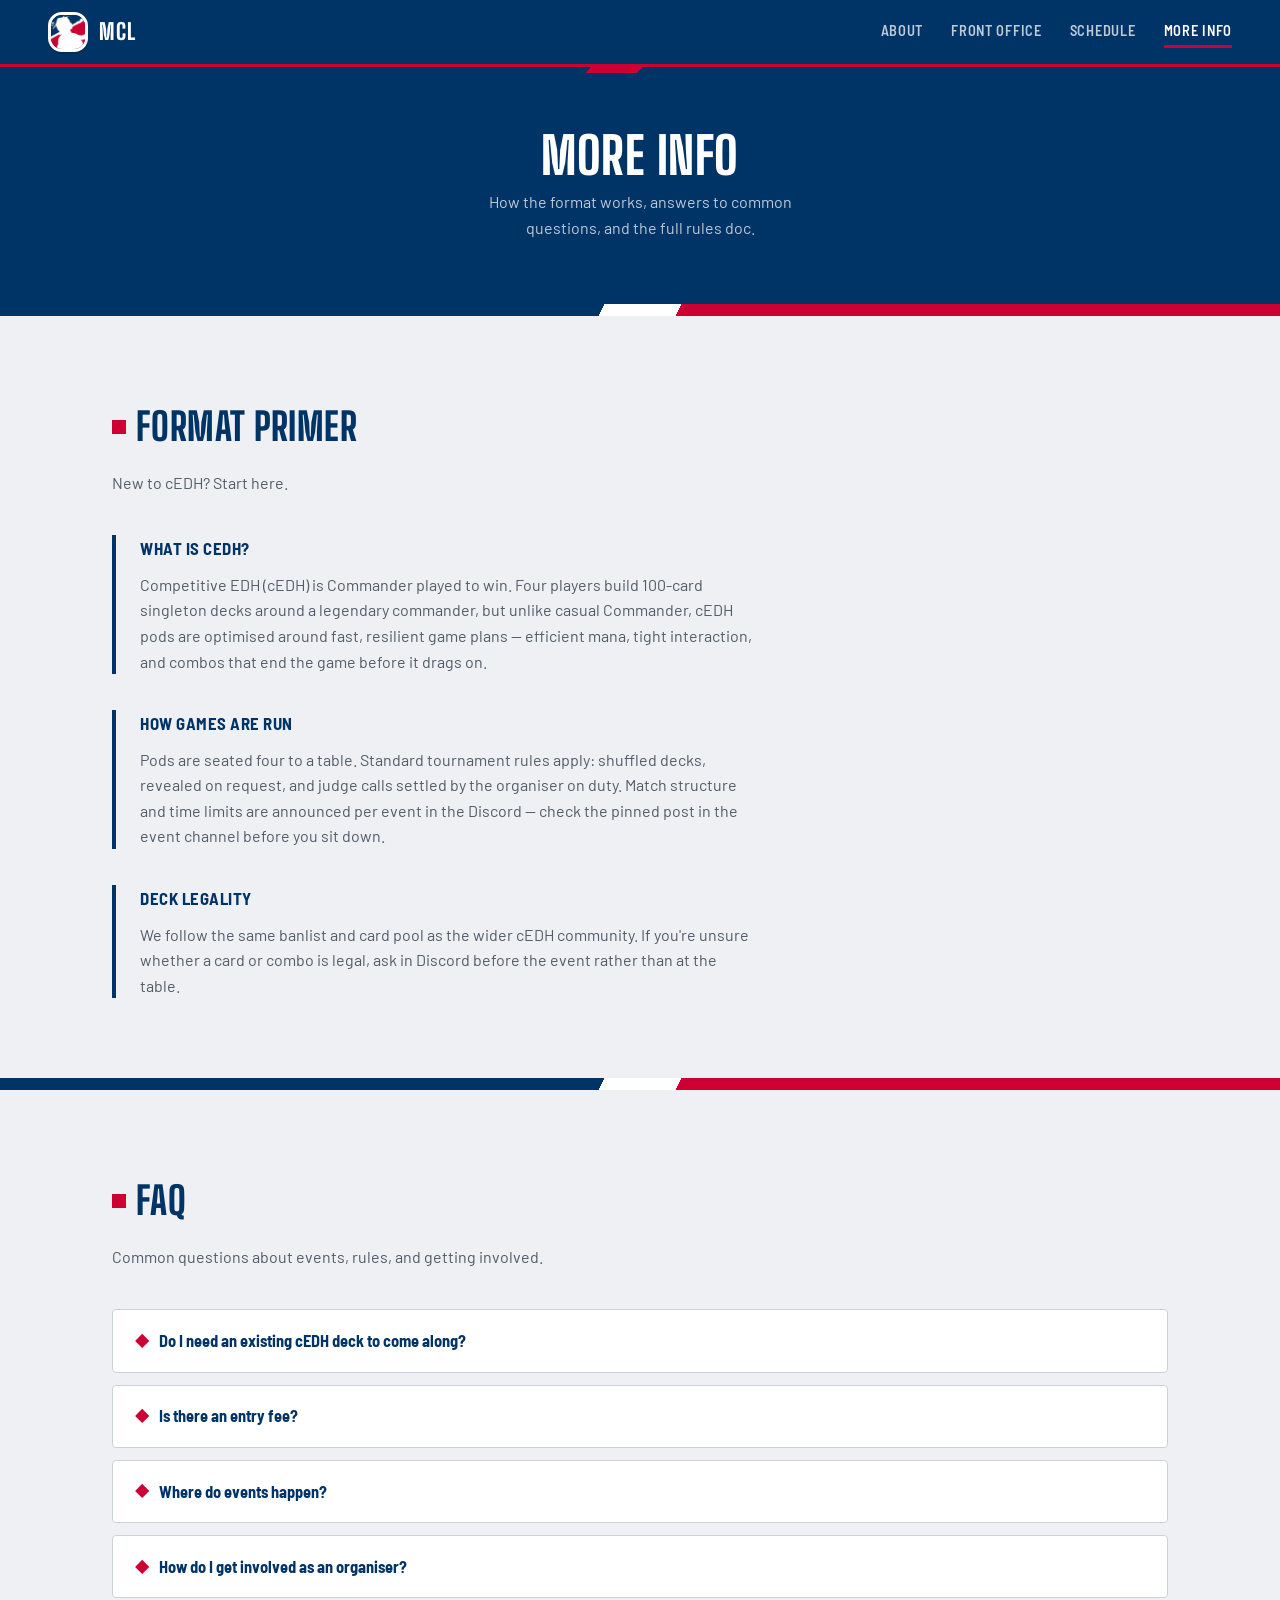
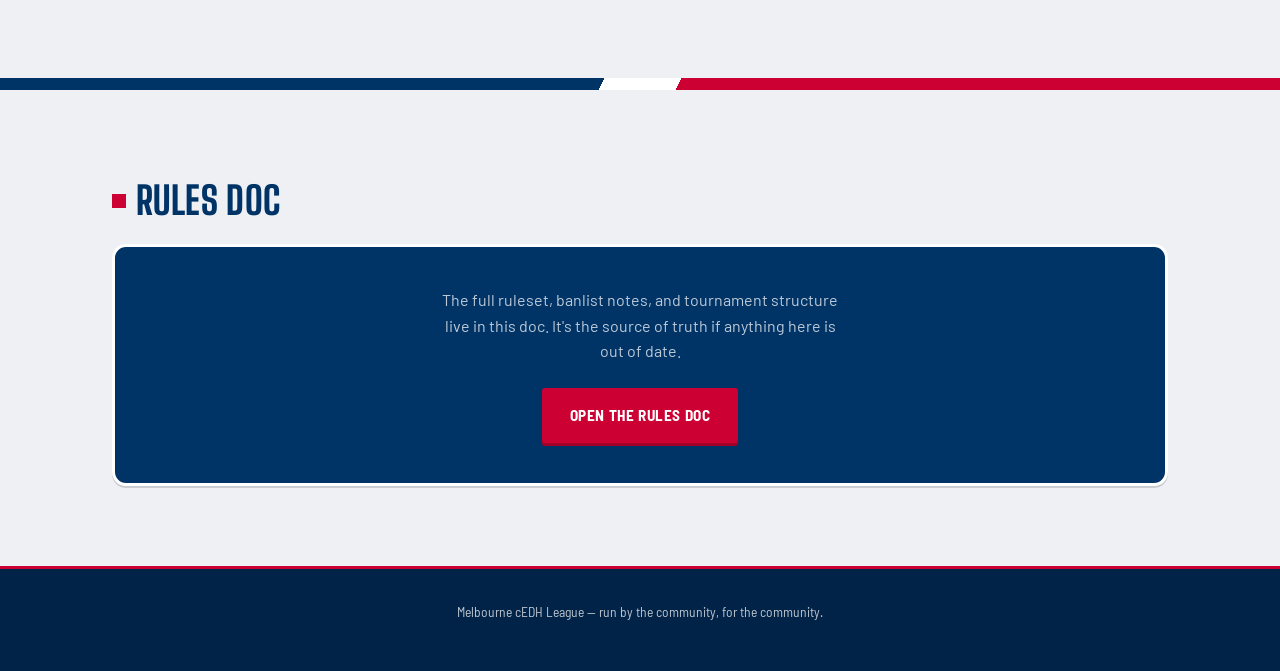
==== info.html @ 37b0671e "Redesign site with MLB-style branding, add More Info page Replace the neon-poster look with a navy/r" ====
<!doctype html>
<html lang="en">
<head>
  <meta charset="UTF-8" />
  <meta name="viewport" content="width=device-width, initial-scale=1" />
  <title>More Info — Melbourne cEDH League</title>
  <meta name="description" content="Format primer, FAQ, and rules doc for Melbourne cEDH League." />

  <link rel="icon" href="assets/favicon.svg" type="image/svg+xml" />

  <link rel="preconnect" href="https://fonts.googleapis.com" />
  <link rel="preconnect" href="https://fonts.gstatic.com" crossorigin />
  <link href="https://fonts.googleapis.com/css2?family=Big+Shoulders+Display:wght@700;800&family=Barlow:wght@400;500;600&family=Barlow+Semi+Condensed:wght@600;700&display=swap" rel="stylesheet" />

  <link rel="stylesheet" href="css/style.css" />
</head>
<body>
  <header class="site-header">
    <a class="brand" href="index.html#top" aria-label="Melbourne cEDH League — home">
      <span class="brand-patch patch-frame" aria-hidden="true"><img src="logo.png" alt="" /></span>
      <span class="brand-text" aria-hidden="true">MCL</span>
    </a>
    <nav class="site-nav">
      <a href="index.html#about">About</a>
      <a href="index.html#organisers">Front Office</a>
      <a href="index.html#events">Schedule</a>
      <a href="info.html" aria-current="page">More Info</a>
    </nav>
  </header>

  <main id="top">
    <section class="page-hero">
      <h1 class="nameplate">More Info</h1>
      <p>How the format works, answers to common questions, and the full rules doc.</p>
    </section>

    <div class="diagonal-rule" aria-hidden="true"></div>

    <section id="primer" class="section">
      <h2 class="section-title">Format Primer</h2>
      <p class="section-lede">New to cEDH? Start here.</p>
      <div id="primer-content" class="primer-grid">
        <p class="loading">Loading…</p>
      </div>
    </section>

    <div class="diagonal-rule" aria-hidden="true"></div>

    <section id="faq" class="section">
      <h2 class="section-title">FAQ</h2>
      <p class="section-lede">Common questions about events, rules, and getting involved.</p>
      <div id="faq-list" class="faq-list">
        <p class="loading">Loading…</p>
      </div>
    </section>

    <div class="diagonal-rule" aria-hidden="true"></div>

    <section id="doc" class="section">
      <h2 class="section-title">Rules Doc</h2>
      <div id="doc-content">
        <p class="loading">Loading…</p>
      </div>
    </section>
  </main>

  <footer class="site-footer">
    <p>Melbourne cEDH League — run by the community, for the community.</p>
  </footer>

  <script src="vendor/js-yaml.min.js"></script>
  <script src="js/main.js"></script>
</body>
</html>
---- css/style.css ----
/* ========================================================================
   Melbourne cEDH League — tokens
   Palette sampled directly from logo.png (navy / red / white split).
   ======================================================================== */

:root {
  --navy: #003366;
  --navy-deep: #002347;
  --red: #cc0033;
  --red-deep: #a3002a;
  --chalk: #ffffff;
  --paper: #eef0f4;
  --ink: #14181f;
  --ink-dim: #525b68;
  --rule: #cbd2dc;
  --on-navy-dim: rgba(255, 255, 255, 0.74);

  --font-display: "Big Shoulders Display", system-ui, sans-serif;
  --font-body: "Barlow", system-ui, sans-serif;
  --font-utility: "Barlow Semi Condensed", system-ui, sans-serif;

  --max-w: 72rem;
  --edge: clamp(1.25rem, 4vw, 3rem);
  --radius: 14px;
}

/* ========================================================================
   Reset
   ======================================================================== */

*, *::before, *::after { box-sizing: border-box; }
html { color-scheme: light; }

body {
  margin: 0;
  background: var(--paper);
  color: var(--ink);
  font-family: var(--font-body);
  font-size: 1rem;
  line-height: 1.6;
  -webkit-font-smoothing: antialiased;
}

h1, h2, h3, p, ul { margin: 0; }
ul { padding: 0; list-style: none; }
a { color: inherit; }
img { max-width: 100%; display: block; }

a:focus-visible,
button:focus-visible,
summary:focus-visible {
  outline: 3px solid var(--red);
  outline-offset: 3px;
}

@media (prefers-reduced-motion: reduce) {
  *, *::before, *::after {
    animation-duration: 0.001ms !important;
    animation-iteration-count: 1 !important;
    transition-duration: 0.001ms !important;
  }
}

/* ========================================================================
   Patch frame — the signature element: a rounded, keylined plaque, the way
   the logo's own rectangle would sit on a jersey sleeve. Used for the header
   lockup, the hero mark, roster monograms, and the More Info doc callout.
   ======================================================================== */

.patch-frame {
  display: block;
  border-radius: var(--radius);
  overflow: hidden;
  background: var(--navy);
  border: 3px solid var(--chalk);
  box-shadow: 0 2px 0 rgba(0, 0, 0, 0.15);
}

/* ========================================================================
   Header
   ======================================================================== */

.site-header {
  position: sticky;
  top: 0;
  z-index: 100;
  display: flex;
  align-items: center;
  justify-content: space-between;
  gap: 1rem;
  padding: 0.75rem var(--edge);
  background: var(--navy);
  border-bottom: 3px solid var(--red);
}

.brand {
  display: flex;
  align-items: center;
  gap: 0.7rem;
  text-decoration: none;
}

.brand-patch {
  width: 2.5rem;
  height: 2.5rem;
  flex: none;
}

.brand-patch img {
  width: 100%;
  height: 100%;
  object-fit: cover;
}

.brand-text {
  font-family: var(--font-display);
  font-weight: 800;
  text-transform: uppercase;
  letter-spacing: 0.06em;
  font-size: 1.4rem;
  line-height: 1;
  color: var(--chalk);
}

.site-nav {
  display: flex;
  gap: clamp(0.9rem, 3vw, 1.75rem);
  font-family: var(--font-utility);
  font-weight: 600;
  font-size: 0.9rem;
  text-transform: uppercase;
  letter-spacing: 0.05em;
}

.site-nav a {
  text-decoration: none;
  color: var(--on-navy-dim);
  position: relative;
  padding-bottom: 3px;
  transition: color 0.15s ease;
}

.site-nav a::after {
  content: "";
  position: absolute;
  left: 0;
  right: 100%;
  bottom: -3px;
  height: 3px;
  background: var(--red);
  transition: right 0.2s ease;
}

.site-nav a:hover,
.site-nav a:focus-visible,
.site-nav a[aria-current="page"] {
  color: var(--chalk);
}

.site-nav a:hover::after,
.site-nav a:focus-visible::after,
.site-nav a[aria-current="page"]::after {
  right: 0;
}

@media (max-width: 30rem) {
  .site-header {
    flex-wrap: wrap;
    row-gap: 0.6rem;
  }

  .site-nav {
    width: 100%;
    justify-content: center;
    gap: 0.6rem 1.1rem;
    font-size: 0.8rem;
  }

  .site-nav a {
    white-space: nowrap;
  }
}

/* ========================================================================
   Hero
   ======================================================================== */

.hero {
  padding: clamp(3rem, 9vw, 5.5rem) var(--edge) clamp(3.5rem, 9vw, 6rem);
  background:
    linear-gradient(135deg, var(--navy) 46%, var(--red) 46%, var(--red) 50%, var(--navy) 50%) top / 100% 6px no-repeat,
    var(--navy);
  text-align: center;
}

.hero-inner {
  max-width: 40rem;
  margin: 0 auto;
  display: flex;
  flex-direction: column;
  align-items: center;
}

.hero-patch {
  width: clamp(9rem, 28vw, 13rem);
  margin-bottom: 2rem;
}

.eyebrow {
  font-family: var(--font-utility);
  font-weight: 600;
  color: var(--red);
  background: var(--chalk);
  display: inline-block;
  padding: 0.3rem 0.9rem;
  letter-spacing: 0.1em;
  text-transform: uppercase;
  font-size: 0.8rem;
  margin-bottom: 1.25rem;
  border-radius: 2px;
}

h1.nameplate {
  font-family: var(--font-display);
  font-weight: 800;
  font-size: clamp(2.4rem, 8vw, 4.5rem);
  line-height: 0.98;
  letter-spacing: 0.01em;
  text-transform: uppercase;
  color: var(--chalk);
  margin: 0 0 1.25rem;
}

.hero-sub {
  font-size: clamp(1.05rem, 2vw, 1.2rem);
  color: var(--on-navy-dim);
  max-width: 38ch;
  margin-bottom: 2.25rem;
}

.hero-actions {
  display: flex;
  flex-wrap: wrap;
  justify-content: center;
  gap: 1rem;
}

/* ========================================================================
   Buttons
   ======================================================================== */

.btn {
  display: inline-flex;
  align-items: center;
  gap: 0.5rem;
  padding: 0.85rem 1.6rem;
  font-family: var(--font-utility);
  font-weight: 700;
  font-size: 0.95rem;
  text-transform: uppercase;
  letter-spacing: 0.04em;
  text-decoration: none;
  border-radius: 3px;
  border: 2px solid transparent;
  transition: transform 0.15s ease, box-shadow 0.15s ease, background 0.15s ease;
}

.btn-primary {
  background: var(--red);
  color: var(--chalk);
  box-shadow: 0 3px 0 var(--red-deep);
}

.btn-primary:hover {
  background: var(--red-deep);
  transform: translateY(-2px);
  box-shadow: 0 5px 0 var(--red-deep);
}

.btn-primary:active {
  transform: translateY(0);
  box-shadow: 0 1px 0 var(--red-deep);
}

.btn-ghost {
  background: transparent;
  color: var(--chalk);
  border-color: var(--on-navy-dim);
}

.btn-ghost:hover {
  border-color: var(--chalk);
  background: rgba(255, 255, 255, 0.08);
}

/* On paper backgrounds, ghost buttons need dark ink instead of chalk */
.section .btn-ghost {
  color: var(--navy);
  border-color: var(--rule);
}

.section .btn-ghost:hover {
  border-color: var(--navy);
  background: rgba(0, 51, 102, 0.06);
}

/* ========================================================================
   Diagonal rule — the logo's white diagonal, restated as a section divider
   ======================================================================== */

.diagonal-rule {
  height: 12px;
  background: linear-gradient(
    115deg,
    var(--navy) 0%, var(--navy) 47%,
    var(--chalk) 47%, var(--chalk) 53%,
    var(--red) 53%, var(--red) 100%
  );
}

/* ========================================================================
   Section scaffolding
   ======================================================================== */

.section {
  max-width: var(--max-w);
  margin: 0 auto;
  padding: clamp(3rem, 8vw, 5rem) var(--edge);
}

.section-title {
  display: flex;
  align-items: center;
  gap: 0.65rem;
  font-family: var(--font-display);
  font-weight: 800;
  font-size: clamp(1.7rem, 4vw, 2.4rem);
  text-transform: uppercase;
  letter-spacing: 0.01em;
  color: var(--navy);
  margin-bottom: 0.75rem;
}

.section-title::before {
  content: "";
  width: 0.85rem;
  height: 0.85rem;
  background: var(--red);
  flex: none;
}

.section-lede {
  color: var(--ink-dim);
  max-width: 50ch;
  margin-bottom: 2.5rem;
}

.loading {
  font-family: var(--font-utility);
  color: var(--ink-dim);
}

/* ========================================================================
   About ("The League")
   ======================================================================== */

.about-grid {
  display: grid;
  gap: 2.25rem;
}

.about-block {
  border-left: 4px solid var(--red);
  padding-left: 1.5rem;
}

.about-block h3 {
  font-family: var(--font-utility);
  font-weight: 700;
  font-size: 1.05rem;
  color: var(--navy);
  text-transform: uppercase;
  letter-spacing: 0.03em;
  margin-bottom: 0.6rem;
}

.about-block p {
  color: var(--ink-dim);
  max-width: 68ch;
  white-space: pre-line;
}

/* ========================================================================
   Front Office (organisers)
   ======================================================================== */

.roster-grid {
  display: grid;
  grid-template-columns: repeat(auto-fill, minmax(16rem, 1fr));
  gap: 1.5rem;
}

.roster-card {
  background: var(--chalk);
  border: 1px solid var(--rule);
  border-radius: 4px;
  padding: 1.5rem;
  display: flex;
  flex-direction: column;
  gap: 0.6rem;
}

.roster-monogram {
  width: 3rem;
  height: 3rem;
  display: grid;
  place-items: center;
  background: var(--navy);
  border-radius: 6px;
  font-family: var(--font-display);
  font-weight: 800;
  font-size: 1.3rem;
  color: var(--chalk);
  margin-bottom: 0.4rem;
}

.roster-card h3 {
  font-family: var(--font-display);
  font-weight: 700;
  font-size: 1.25rem;
  color: var(--navy);
  text-transform: uppercase;
  line-height: 1.05;
}

.roster-role {
  font-family: var(--font-utility);
  font-weight: 600;
  color: var(--red);
  text-transform: uppercase;
  letter-spacing: 0.05em;
  font-size: 0.85rem;
}

.roster-handle {
  font-family: var(--font-utility);
  color: var(--ink-dim);
  font-size: 0.9rem;
}

.roster-link {
  text-decoration: none;
  font-family: var(--font-utility);
  font-weight: 600;
  color: var(--navy);
  border-bottom: 2px solid var(--rule);
  align-self: flex-start;
  margin-top: 0.25rem;
  transition: color 0.15s ease, border-color 0.15s ease;
}

.roster-link:hover,
.roster-link:focus-visible {
  color: var(--red);
  border-color: var(--red);
}

/* ========================================================================
   Schedule (events)
   ======================================================================== */

.schedule-list {
  display: flex;
  flex-direction: column;
  gap: 1.25rem;
}

.schedule-row {
  background: var(--chalk);
  border: 1px solid var(--rule);
  border-left: 5px solid var(--navy);
  border-radius: 4px;
  padding: 1.5rem 1.75rem;
  display: grid;
  grid-template-columns: 9rem 1fr auto;
  gap: 1.5rem;
  align-items: center;
}

.schedule-when {
  font-family: var(--font-utility);
  font-variant-numeric: tabular-nums;
}

.schedule-date {
  font-weight: 700;
  color: var(--red);
  text-transform: uppercase;
  letter-spacing: 0.03em;
  font-size: 0.95rem;
}

.schedule-venue {
  color: var(--ink-dim);
  font-size: 0.85rem;
  margin-top: 0.2rem;
}

.schedule-body h3 {
  font-family: var(--font-display);
  font-weight: 700;
  font-size: 1.3rem;
  color: var(--navy);
  text-transform: uppercase;
  margin-bottom: 0.4rem;
}

.schedule-body p {
  color: var(--ink-dim);
  font-size: 0.95rem;
  white-space: pre-line;
}

.schedule-row .btn {
  justify-self: end;
}

@media (max-width: 42rem) {
  .schedule-row {
    grid-template-columns: 1fr;
    justify-items: start;
  }

  .schedule-row .btn {
    justify-self: start;
  }
}

/* ========================================================================
   More Info page
   ======================================================================== */

.page-hero {
  padding: clamp(2.5rem, 7vw, 4rem) var(--edge);
  background:
    linear-gradient(135deg, var(--navy) 46%, var(--red) 46%, var(--red) 50%, var(--navy) 50%) top / 100% 6px no-repeat,
    var(--navy);
  text-align: center;
}

.page-hero .nameplate {
  font-family: var(--font-display);
  font-weight: 800;
  font-size: clamp(2rem, 6vw, 3.2rem);
  text-transform: uppercase;
  color: var(--chalk);
  margin-bottom: 0.5rem;
}

.page-hero p {
  color: var(--on-navy-dim);
  max-width: 42ch;
  margin: 0 auto;
}

.primer-grid {
  display: grid;
  gap: 2.25rem;
}

.primer-block {
  border-left: 4px solid var(--navy);
  padding-left: 1.5rem;
}

.primer-block h3 {
  font-family: var(--font-utility);
  font-weight: 700;
  font-size: 1.05rem;
  color: var(--navy);
  text-transform: uppercase;
  letter-spacing: 0.03em;
  margin-bottom: 0.6rem;
}

.primer-block p {
  color: var(--ink-dim);
  max-width: 68ch;
  white-space: pre-line;
}

.faq-list {
  display: flex;
  flex-direction: column;
  gap: 0.75rem;
}

.faq-item {
  background: var(--chalk);
  border: 1px solid var(--rule);
  border-radius: 4px;
  overflow: hidden;
}

.faq-item summary {
  cursor: pointer;
  list-style: none;
  padding: 1.1rem 1.5rem;
  font-family: var(--font-utility);
  font-weight: 700;
  font-size: 1.02rem;
  color: var(--navy);
  display: flex;
  align-items: center;
  gap: 0.75rem;
}

.faq-item summary::-webkit-details-marker { display: none; }

.faq-item summary::before {
  content: "";
  flex: none;
  width: 0.65rem;
  height: 0.65rem;
  background: var(--red);
  transform: rotate(45deg);
  transition: transform 0.15s ease;
}

.faq-item[open] summary::before {
  transform: rotate(90deg);
}

.faq-item p {
  padding: 0 1.5rem 1.25rem calc(1.5rem + 0.65rem + 0.75rem);
  color: var(--ink-dim);
  white-space: pre-line;
}

.doc-callout {
  background: var(--navy);
  border-radius: var(--radius);
  border: 3px solid var(--chalk);
  box-shadow: 0 2px 0 rgba(0, 0, 0, 0.15);
  padding: clamp(1.75rem, 5vw, 2.5rem);
  text-align: center;
}

.doc-callout p {
  color: var(--on-navy-dim);
  max-width: 46ch;
  margin: 0 auto 1.5rem;
}

.doc-callout .btn-primary {
  box-shadow: 0 3px 0 var(--red-deep);
}

/* ========================================================================
   Footer
   ======================================================================== */

.site-footer {
  padding: 2rem var(--edge) 3rem;
  text-align: center;
  font-family: var(--font-utility);
  font-size: 0.85rem;
  color: var(--on-navy-dim);
  background: var(--navy-deep);
  border-top: 3px solid var(--red);
}
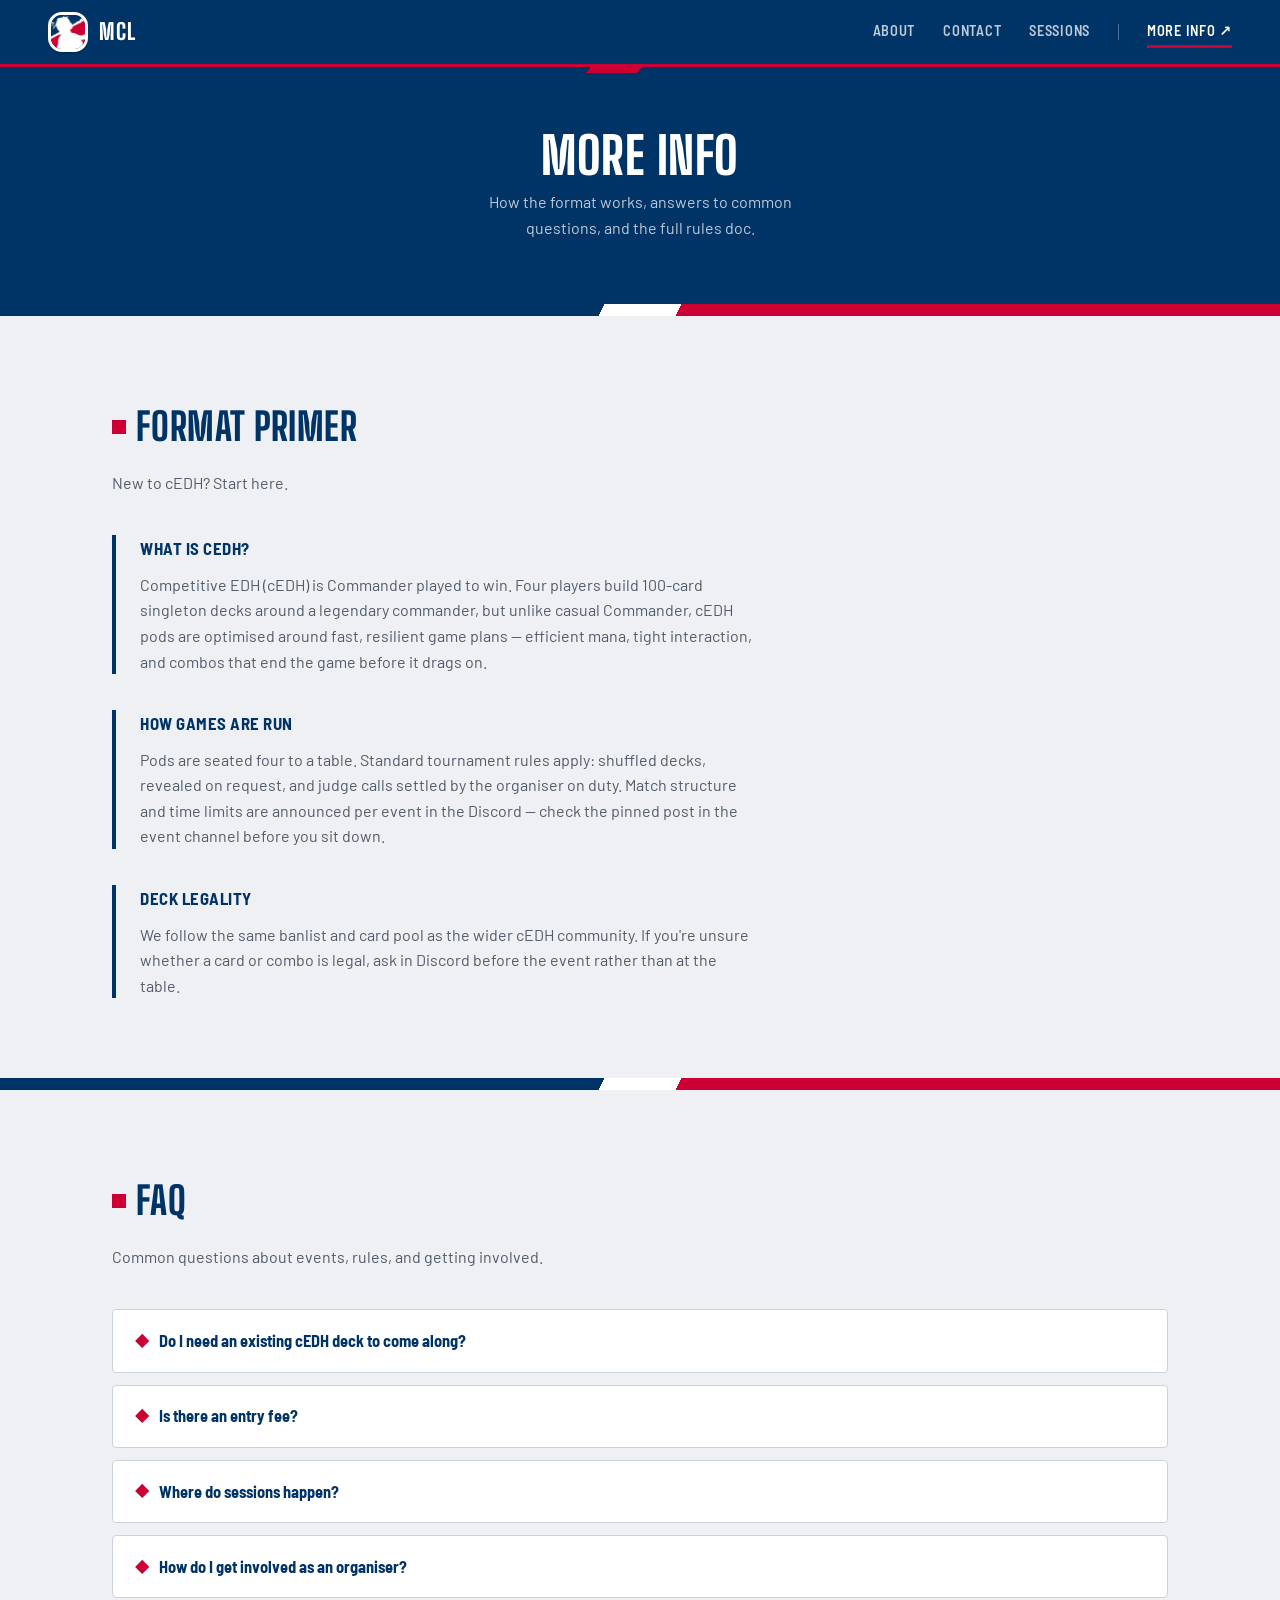
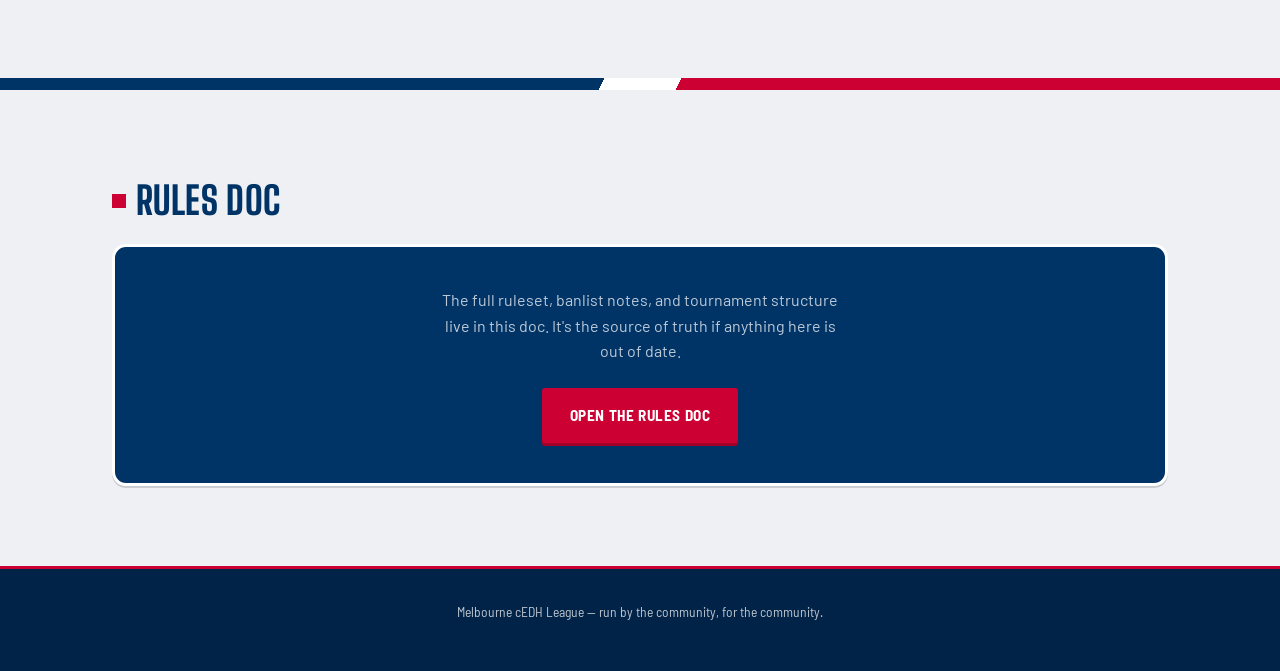
==== commit ec4f69d6: "Replace Front Office with Contact, reframe events as standing Sessions Front Office (organiser roste" ====
--- a/info.html
+++ b/info.html
@@ -22,9 +22,10 @@
     </a>
     <nav class="site-nav">
       <a href="index.html#about">About</a>
-      <a href="index.html#organisers">Front Office</a>
-      <a href="index.html#events">Schedule</a>
-      <a href="info.html" aria-current="page">More Info</a>
+      <a href="index.html#contact">Contact</a>
+      <a href="index.html#sessions">Sessions</a>
+      <span class="nav-divider" aria-hidden="true"></span>
+      <a href="info.html" aria-current="page">More Info <span aria-hidden="true">↗</span></a>
     </nav>
   </header>
 
--- a/css/style.css
+++ b/css/style.css
@@ -124,12 +124,21 @@
 
 .site-nav {
   display: flex;
+  align-items: center;
   gap: clamp(0.9rem, 3vw, 1.75rem);
   font-family: var(--font-utility);
   font-weight: 600;
   font-size: 0.9rem;
   text-transform: uppercase;
   letter-spacing: 0.05em;
+}
+
+.nav-divider {
+  width: 1px;
+  height: 1.1em;
+  background: var(--on-navy-dim);
+  opacity: 0.4;
+  flex: none;
 }
 
 .site-nav a {
@@ -179,6 +188,10 @@
   .site-nav a {
     white-space: nowrap;
   }
+
+  .nav-divider {
+    display: none;
+  }
 }
 
 /* ========================================================================
@@ -390,92 +403,34 @@
   white-space: pre-line;
 }
 
-/* ========================================================================
-   Front Office (organisers)
-   ======================================================================== */
-
-.roster-grid {
-  display: grid;
-  grid-template-columns: repeat(auto-fill, minmax(16rem, 1fr));
-  gap: 1.5rem;
-}
-
-.roster-card {
-  background: var(--chalk);
-  border: 1px solid var(--rule);
-  border-radius: 4px;
-  padding: 1.5rem;
-  display: flex;
-  flex-direction: column;
-  gap: 0.6rem;
-}
-
-.roster-monogram {
-  width: 3rem;
-  height: 3rem;
-  display: grid;
-  place-items: center;
-  background: var(--navy);
-  border-radius: 6px;
-  font-family: var(--font-display);
-  font-weight: 800;
-  font-size: 1.3rem;
-  color: var(--chalk);
-  margin-bottom: 0.4rem;
-}
-
-.roster-card h3 {
-  font-family: var(--font-display);
-  font-weight: 700;
-  font-size: 1.25rem;
-  color: var(--navy);
-  text-transform: uppercase;
-  line-height: 1.05;
-}
-
-.roster-role {
+.contact-link {
+  display: inline-block;
+  text-decoration: none;
   font-family: var(--font-utility);
   font-weight: 600;
-  color: var(--red);
-  text-transform: uppercase;
-  letter-spacing: 0.05em;
-  font-size: 0.85rem;
-}
-
-.roster-handle {
-  font-family: var(--font-utility);
-  color: var(--ink-dim);
-  font-size: 0.9rem;
-}
-
-.roster-link {
-  text-decoration: none;
-  font-family: var(--font-utility);
-  font-weight: 600;
   color: var(--navy);
   border-bottom: 2px solid var(--rule);
-  align-self: flex-start;
-  margin-top: 0.25rem;
+  margin-top: 0.5rem;
   transition: color 0.15s ease, border-color 0.15s ease;
 }
 
-.roster-link:hover,
-.roster-link:focus-visible {
+.contact-link:hover,
+.contact-link:focus-visible {
   color: var(--red);
   border-color: var(--red);
 }
 
 /* ========================================================================
-   Schedule (events)
-   ======================================================================== */
-
-.schedule-list {
+   Sessions (standing weekly slots)
+   ======================================================================== */
+
+.session-list {
   display: flex;
   flex-direction: column;
   gap: 1.25rem;
 }
 
-.schedule-row {
+.session-row {
   background: var(--chalk);
   border: 1px solid var(--rule);
   border-left: 5px solid var(--navy);
@@ -487,12 +442,12 @@
   align-items: center;
 }
 
-.schedule-when {
+.session-when {
   font-family: var(--font-utility);
   font-variant-numeric: tabular-nums;
 }
 
-.schedule-date {
+.session-time {
   font-weight: 700;
   color: var(--red);
   text-transform: uppercase;
@@ -500,13 +455,27 @@
   font-size: 0.95rem;
 }
 
-.schedule-venue {
+.session-venue {
   color: var(--ink-dim);
   font-size: 0.85rem;
-  margin-top: 0.2rem;
-}
-
-.schedule-body h3 {
+  margin-top: 0.4rem;
+}
+
+.session-venue a {
+  color: inherit;
+  text-decoration: underline;
+  text-decoration-color: var(--rule);
+  text-underline-offset: 2px;
+  transition: color 0.15s ease, text-decoration-color 0.15s ease;
+}
+
+.session-venue a:hover,
+.session-venue a:focus-visible {
+  color: var(--navy);
+  text-decoration-color: var(--navy);
+}
+
+.session-body h3 {
   font-family: var(--font-display);
   font-weight: 700;
   font-size: 1.3rem;
@@ -515,23 +484,23 @@
   margin-bottom: 0.4rem;
 }
 
-.schedule-body p {
+.session-body p {
   color: var(--ink-dim);
   font-size: 0.95rem;
   white-space: pre-line;
 }
 
-.schedule-row .btn {
+.session-row .btn {
   justify-self: end;
 }
 
 @media (max-width: 42rem) {
-  .schedule-row {
+  .session-row {
     grid-template-columns: 1fr;
     justify-items: start;
   }
 
-  .schedule-row .btn {
+  .session-row .btn {
     justify-self: start;
   }
 }
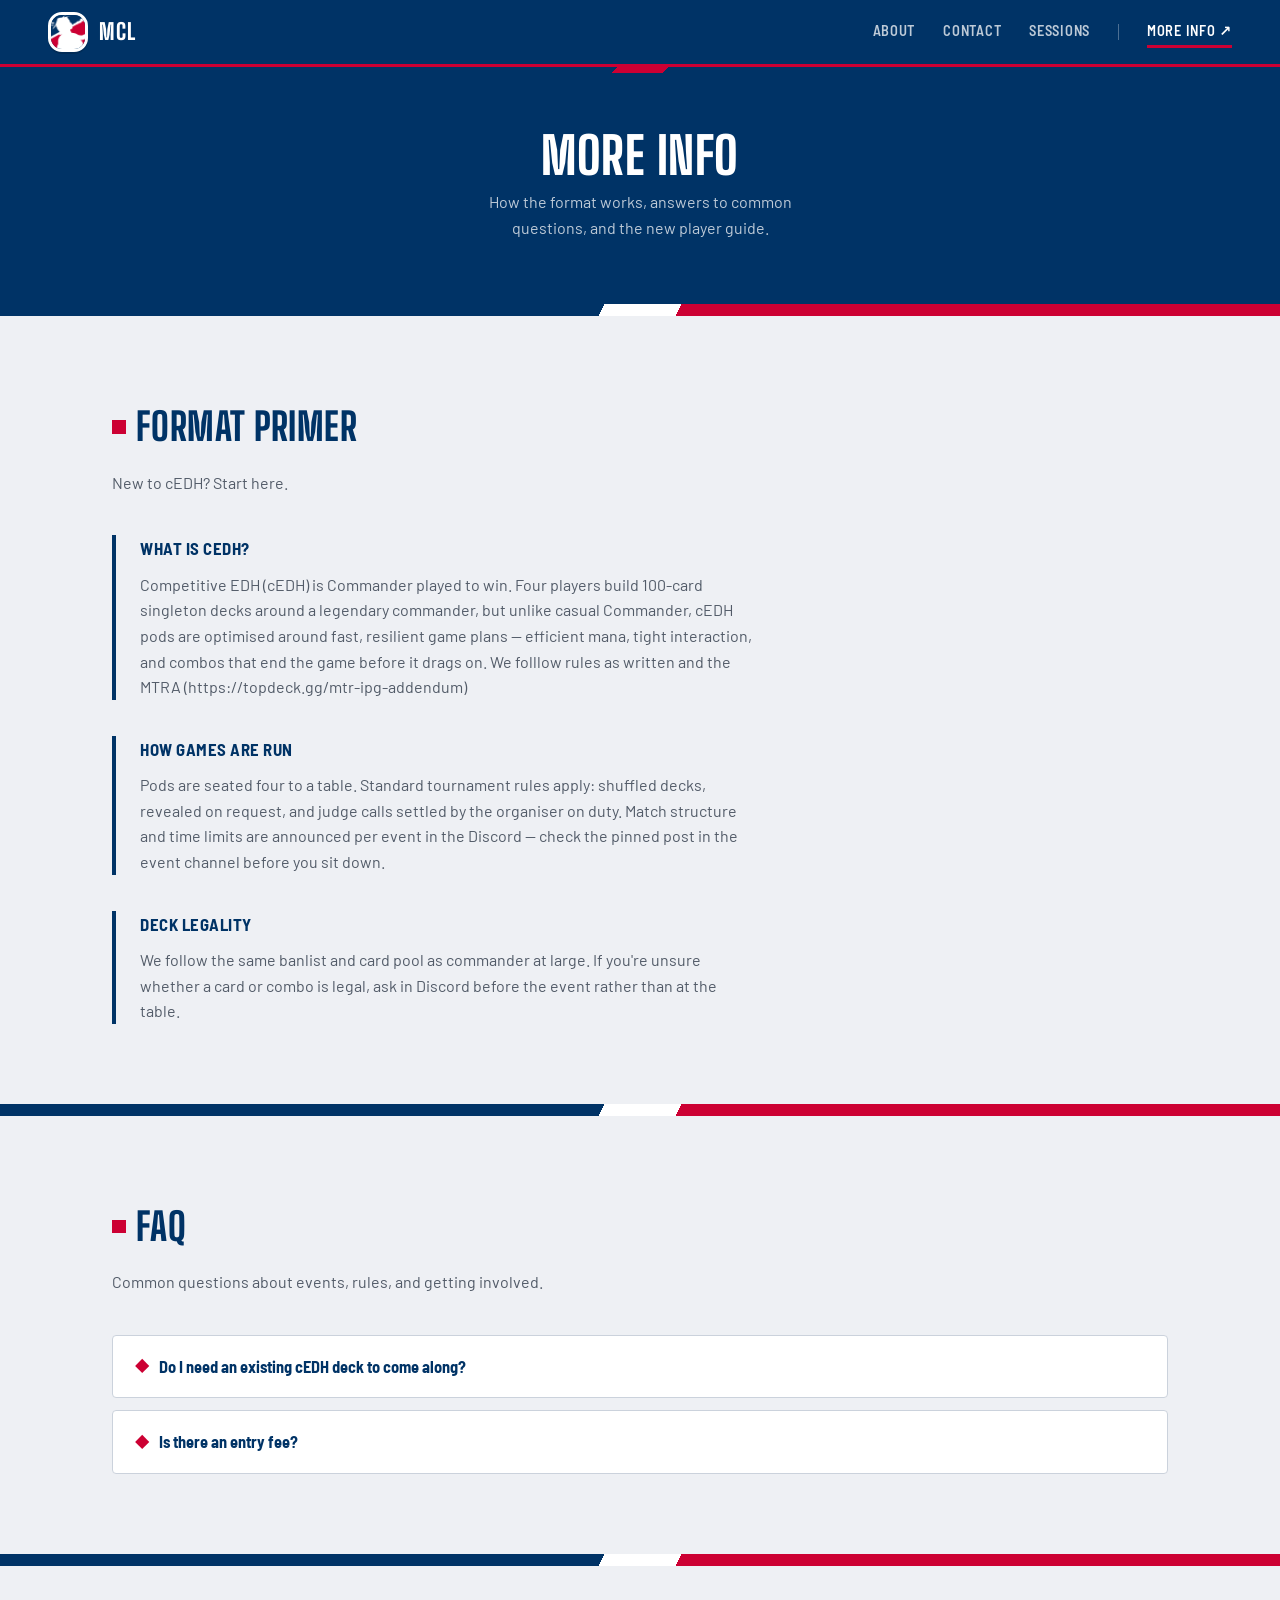
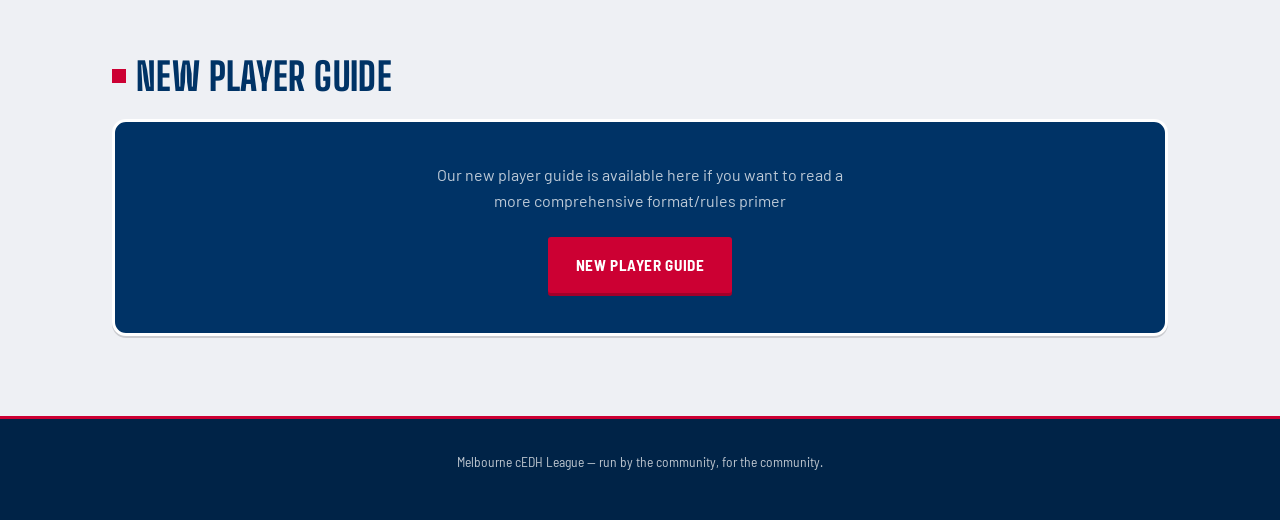
==== commit 2d263add: "Rules Doc -> New Player Guide" ====
--- a/info.html
+++ b/info.html
@@ -4,7 +4,7 @@
   <meta charset="UTF-8" />
   <meta name="viewport" content="width=device-width, initial-scale=1" />
   <title>More Info — Melbourne cEDH League</title>
-  <meta name="description" content="Format primer, FAQ, and rules doc for Melbourne cEDH League." />
+  <meta name="description" content="Format primer, FAQ, and new player guide for Melbourne cEDH League." />
 
   <link rel="icon" href="assets/favicon.svg" type="image/svg+xml" />
 
@@ -32,7 +32,7 @@
   <main id="top">
     <section class="page-hero">
       <h1 class="nameplate">More Info</h1>
-      <p>How the format works, answers to common questions, and the full rules doc.</p>
+      <p>How the format works, answers to common questions, and the new player guide.</p>
     </section>
 
     <div class="diagonal-rule" aria-hidden="true"></div>
@@ -58,7 +58,7 @@
     <div class="diagonal-rule" aria-hidden="true"></div>
 
     <section id="doc" class="section">
-      <h2 class="section-title">Rules Doc</h2>
+      <h2 class="section-title">New player guide</h2>
       <div id="doc-content">
         <p class="loading">Loading…</p>
       </div>
--- a/css/style.css
+++ b/css/style.css
@@ -201,7 +201,7 @@
 .hero {
   padding: clamp(3rem, 9vw, 5.5rem) var(--edge) clamp(3.5rem, 9vw, 6rem);
   background:
-    linear-gradient(135deg, var(--navy) 46%, var(--red) 46%, var(--red) 50%, var(--navy) 50%) top / 100% 6px no-repeat,
+    linear-gradient(135deg, var(--navy) 48%, var(--red) 48%, var(--red) 52%, var(--navy) 52%) top / 100% 6px no-repeat,
     var(--navy);
   text-align: center;
 }
@@ -341,6 +341,19 @@
   padding: clamp(3rem, 8vw, 5rem) var(--edge);
 }
 
+.section-head {
+  display: flex;
+  align-items: center;
+  justify-content: space-between;
+  flex-wrap: wrap;
+  gap: 1rem 1.5rem;
+  margin-bottom: 2.5rem;
+}
+
+.section-head .section-lede {
+  margin-bottom: 0;
+}
+
 .section-title {
   display: flex;
   align-items: center;
@@ -436,23 +449,48 @@
   border-left: 5px solid var(--navy);
   border-radius: 4px;
   padding: 1.5rem 1.75rem;
-  display: grid;
-  grid-template-columns: 9rem 1fr auto;
-  gap: 1.5rem;
-  align-items: center;
-}
-
-.session-when {
+  display: flex;
+  flex-direction: column;
+  gap: 1.25rem;
+}
+
+.session-time {
   font-family: var(--font-utility);
   font-variant-numeric: tabular-nums;
-}
-
-.session-time {
   font-weight: 700;
   color: var(--red);
   text-transform: uppercase;
   letter-spacing: 0.03em;
   font-size: 0.95rem;
+}
+
+.session-main {
+  display: flex;
+  align-items: flex-start;
+  gap: 1.5rem;
+}
+
+.session-logo {
+  flex-shrink: 0;
+  width: 4.5rem;
+  height: 4.5rem;
+  display: flex;
+  align-items: center;
+  justify-content: center;
+  background: var(--paper);
+  border: 1px solid var(--rule);
+  border-radius: 4px;
+  overflow: hidden;
+}
+
+.session-logo img {
+  max-width: 100%;
+  max-height: 100%;
+  object-fit: contain;
+}
+
+.session-body {
+  min-width: 0;
 }
 
 .session-venue {
@@ -490,18 +528,9 @@
   white-space: pre-line;
 }
 
-.session-row .btn {
-  justify-self: end;
-}
-
-@media (max-width: 42rem) {
-  .session-row {
-    grid-template-columns: 1fr;
-    justify-items: start;
-  }
-
-  .session-row .btn {
-    justify-self: start;
+@media (max-width: 26rem) {
+  .session-main {
+    flex-direction: column;
   }
 }
 
@@ -512,7 +541,7 @@
 .page-hero {
   padding: clamp(2.5rem, 7vw, 4rem) var(--edge);
   background:
-    linear-gradient(135deg, var(--navy) 46%, var(--red) 46%, var(--red) 50%, var(--navy) 50%) top / 100% 6px no-repeat,
+    linear-gradient(135deg, var(--navy) 48%, var(--red) 48%, var(--red) 52%, var(--navy) 52%) top / 100% 6px no-repeat,
     var(--navy);
   text-align: center;
 }
